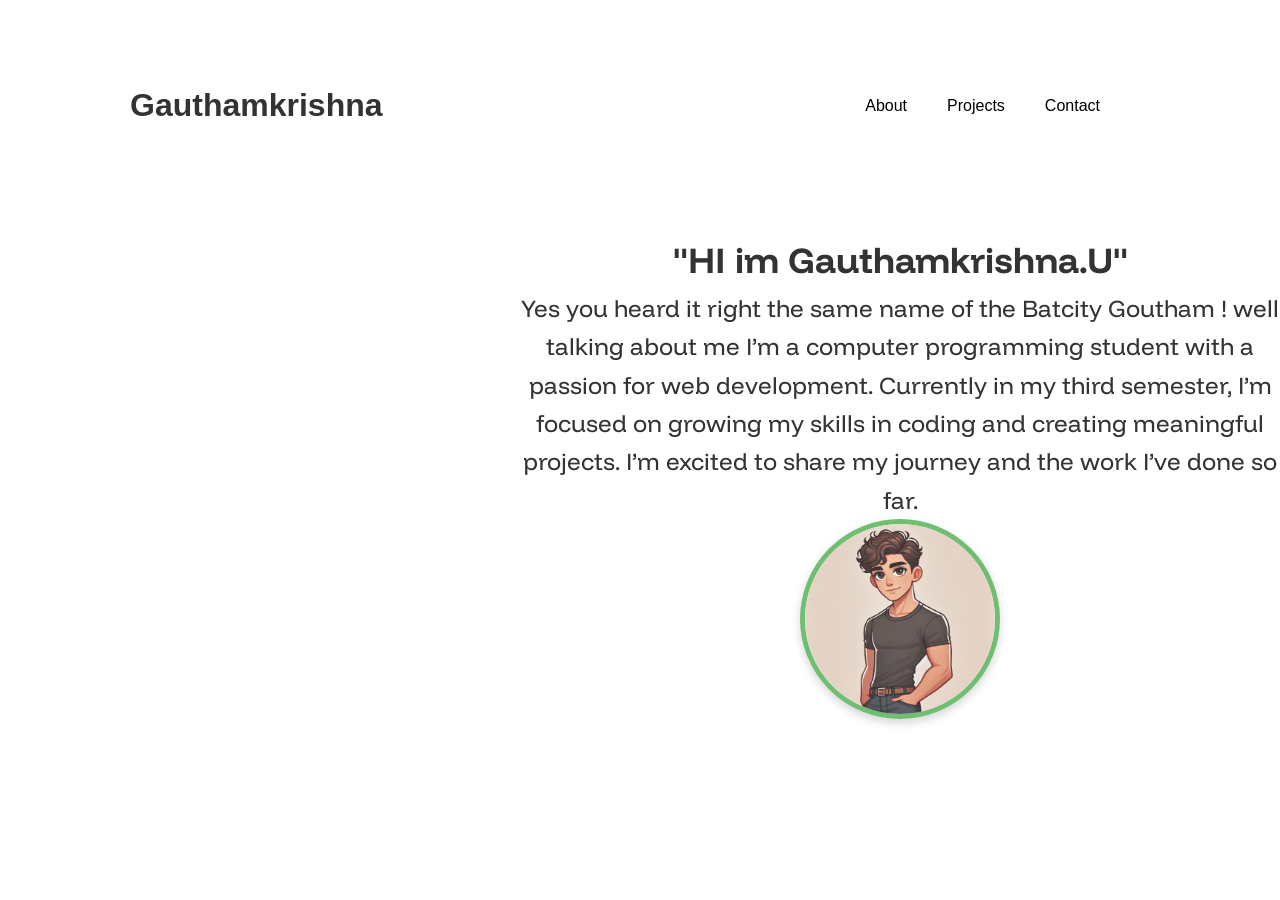
==== portfolio website /index.html @ 7415bf16 "front page" ====
<!DOCTYPE html>
<html lang="en">
<head>
    <meta charset="UTF-8">
    <meta name="viewport" content="width=device-width, initial-scale=1.0">
    <title>My Portfolio</title>
    <link rel="stylesheet " href="styles.css">

    <link rel="preconnect" href="https://fonts.googleapis.com">
<link rel="preconnect" href="https://fonts.gstatic.com" crossorigin>
<link href="https://fonts.googleapis.com/css2?family=Funnel+Display:wght@300..800&family=Oswald:wght@200..700&family=Roboto+Mono:ital,wght@0,100..700;1,100..700&display=swap" rel="stylesheet">
<link rel="preconnect" href="https://fonts.googleapis.com">
<link rel="preconnect" href="https://fonts.gstatic.com" crossorigin>
<link href="https://fonts.googleapis.com/css2?family=Funnel+Display&family=Indie+Flower&family=Oswald:wght@200..700&family=Roboto+Mono:ital,wght@0,100..700;1,100..700&display=swap" rel="stylesheet">
</head>
<body>
  
    <header>
        <h1>Gauthamkrishna</h1>
    <nav>
        <ul>
            <li><a href="#"></a></li>
            <li><a href="#">About</a></li>
            <li><a href="#">Projects</a></li>
            <li><a href="#">Contact</a></li>
        </ul>
    </nav>
</header>
   


<section class="About ">
    <h2> "HI im Gauthamkrishna.U"</h2> 
<P> Yes you heard it right the same name of the Batcity Goutham !

    well talking about me I’m a computer programming student with a passion for web development. Currently in my third semester, I’m focused on growing my skills in coding and creating meaningful projects. I’m excited to share my journey and the work I’ve done so far. 
</P>

<img class="image-of-me" src="img/ai.WEBP" alt="me ">
</section>




</body>
</html>
---- portfolio website /styles.css ----
* {
    margin: 0;
    padding: 0;
    box-sizing: border-box;
    font-family: 'Arial', sans-serif;
}

html{
    scroll-behavior: smooth;
}


body {
    line-height: 1.6;
    color: #333;
}

header{
    display: flex; /* Flexbox layout */
    justify-content: space-between; /* Space between logo and nav */
    align-items: center; /* Vertically align items */
    padding:  80px;
    background-color: white;

  

}

nav{
  position: relative;
  width: 100%;

}

nav ul{
    display: flex;
    justify-content: right;
    margin-right: 100px;
    list-style: none;
    gap: 2.5rem;
  
}

h1{
   margin-left: 50px;
}


nav ul a{
    text-decoration: none;
    color: black;
    transition: color 0.3s ease;
}

nav a:hover{
    color: #4CAF50;
}

.About h2{
    font-family: "Funnel Display", serif;
}

P {
    font-family: "Funnel Display", serif;
}
.About{
    display: flex;
    
    flex-direction: column;  /* Stack text and image vertically */
    justify-content: center;  /* Vertically center the content within .About */
    align-items: center;  /* Horizontally center the content within .About */
    text-align: center;
    font-size: 1.5rem;
    width: 80%;  /* Adjust the width as needed */
    max-width: 800px;
    background-color: #fff;
    padding: 20px;
   
    margin-left:500px;
   
}

.image-of-me{
    width: 200px; /* Set image width */
    height: 200px; /* Set image height */
    object-fit: cover; /* Crop the image to fit dimensions */
    border-radius: 50%; /* Make the image circular */
    border: 5px solid #4CAF50; /* Add a green border */
    box-shadow: 0 4px 8px rgba(0, 0, 0, 0.2); /* Add a shadow */
    transition: transform 0.3s ease; /* Add a hover effect */
    opacity: 0.8; 
}

.image-of-me:hover {
    transform: scale(1.1); /* Enlarge image on hover */
    box-shadow: 0 8px 16px rgba(0, 0, 0, 0.4); /* Intensify shadow on hover */
  }
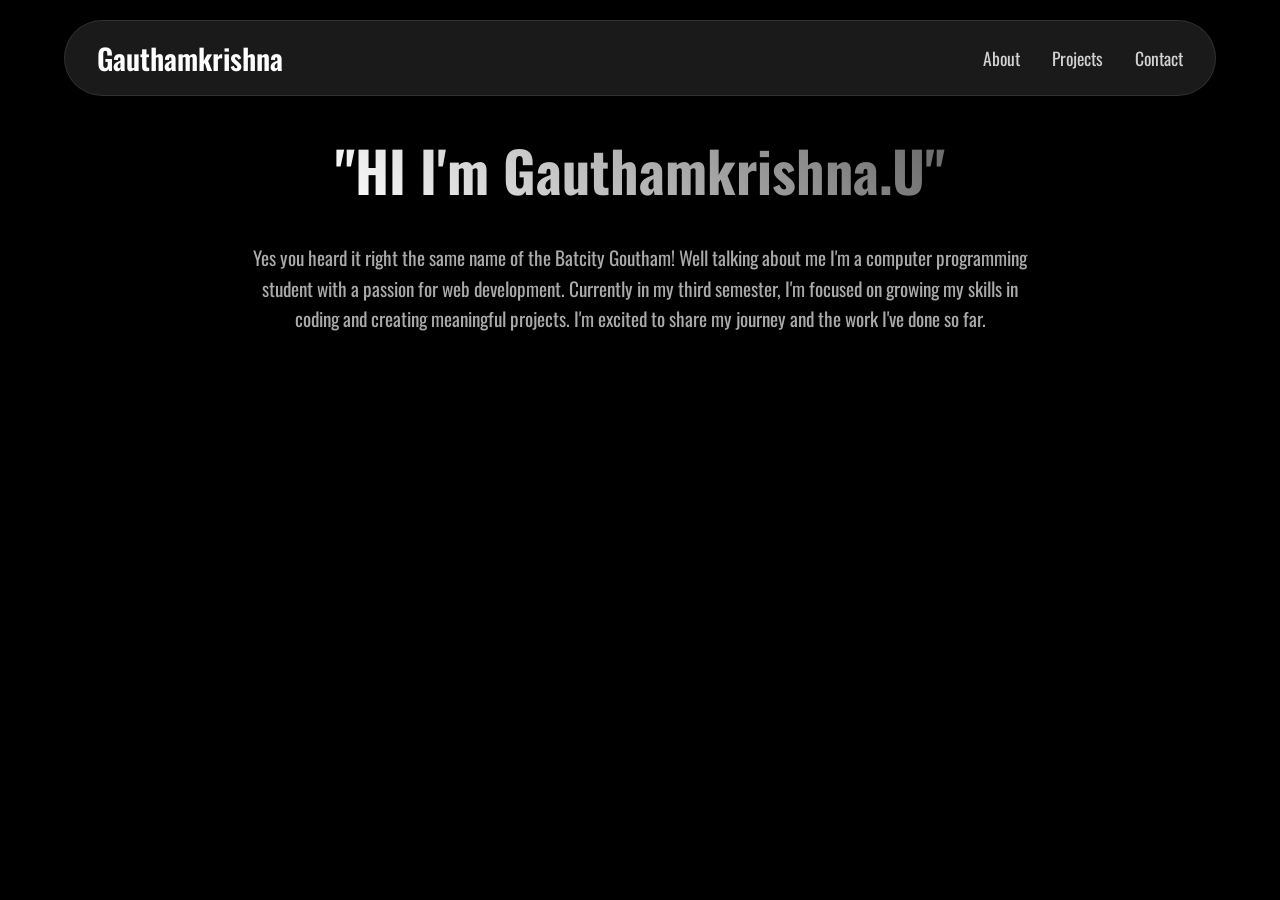
==== commit 5a79182f: "new portfolio" ====
--- a/portfolio website /index.html
+++ b/portfolio website /index.html
@@ -4,43 +4,37 @@
     <meta charset="UTF-8">
     <meta name="viewport" content="width=device-width, initial-scale=1.0">
     <title>My Portfolio</title>
-    <link rel="stylesheet " href="styles.css">
+    <link rel="stylesheet" href="styles.css">
+    <link rel="preconnect" href="https://fonts.googleapis.com">
+    <link rel="preconnect" href="https://fonts.gstatic.com" crossorigin>
+    <link href="https://fonts.googleapis.com/css2?family=Funnel+Display:wght@300..800&family=Oswald:wght@200..700&family=Roboto+Mono:ital,wght@0,100..700;1,100..700&display=swap" rel="stylesheet">
+    <link rel="preconnect" href="https://fonts.googleapis.com">
+    <link rel="preconnect" href="https://fonts.gstatic.com" crossorigin>
+    <link href="https://fonts.googleapis.com/css2?family=Funnel+Display&family=Indie+Flower&family=Oswald:wght@200..700&family=Roboto+Mono:ital,wght@0,100..700;1,100..700&display=swap" rel="stylesheet">
 
-    <link rel="preconnect" href="https://fonts.googleapis.com">
-<link rel="preconnect" href="https://fonts.gstatic.com" crossorigin>
-<link href="https://fonts.googleapis.com/css2?family=Funnel+Display:wght@300..800&family=Oswald:wght@200..700&family=Roboto+Mono:ital,wght@0,100..700;1,100..700&display=swap" rel="stylesheet">
-<link rel="preconnect" href="https://fonts.googleapis.com">
-<link rel="preconnect" href="https://fonts.gstatic.com" crossorigin>
-<link href="https://fonts.googleapis.com/css2?family=Funnel+Display&family=Indie+Flower&family=Oswald:wght@200..700&family=Roboto+Mono:ital,wght@0,100..700;1,100..700&display=swap" rel="stylesheet">
+    
+    <link rel="stylesheet" href="styles.css">
 </head>
 <body>
-  
-    <header>
-        <h1>Gauthamkrishna</h1>
-    <nav>
-        <ul>
-            <li><a href="#"></a></li>
-            <li><a href="#">About</a></li>
-            <li><a href="#">Projects</a></li>
-            <li><a href="#">Contact</a></li>
-        </ul>
-    </nav>
-</header>
-   
+    <div class="header-container">
+        <header>
+            <h1>Gauthamkrishna</h1>
+            <nav>
+                <ul>
+                    <li><a href="#"></a></li>
+                    <li><a href="#">About</a></li>
+                    <li><a href="#">Projects</a></li>
+                    <li><a href="#">Contact</a></li>
+                </ul>
+            </nav>
+        </header>
+    </div>
 
-
-<section class="About ">
-    <h2> "HI im Gauthamkrishna.U"</h2> 
-<P> Yes you heard it right the same name of the Batcity Goutham !
-
-    well talking about me I’m a computer programming student with a passion for web development. Currently in my third semester, I’m focused on growing my skills in coding and creating meaningful projects. I’m excited to share my journey and the work I’ve done so far. 
-</P>
-
-<img class="image-of-me" src="img/ai.WEBP" alt="me ">
-</section>
-
-
-
-
+    <section class="About">
+        <h2>"HI I'm Gauthamkrishna.U"</h2>
+        <p>Yes you heard it right the same name of the Batcity Goutham! Well talking about me I'm a computer programming student with a passion for web development. Currently in my third semester, I'm focused on growing my skills in coding and creating meaningful projects. I'm excited to share my journey and the work I've done so far.</p>
+     
+    </section>
+    <script src="script.js"></script>
 </body>
 </html>
--- a/portfolio website /styles.css
+++ b/portfolio website /styles.css
@@ -2,97 +2,166 @@
     margin: 0;
     padding: 0;
     box-sizing: border-box;
-    font-family: 'Arial', sans-serif;
+    font-family: 'Oswald', sans-serif;
 }
 
-html{
-    scroll-behavior: smooth;
+body {
+    background-color: #000;
+    color: #fff;
+    min-height: 100vh;
+}
+
+.header-container {
+    position: fixed;
+    top: 20px;
+    left: 50%;
+    transform: translateX(-50%);
+    width: 90%;
+    max-width: 1200px;
+    z-index: 1000;
+}
+
+header {
+    background-color: rgba(255, 255, 255, 0.1);
+    backdrop-filter: blur(10px);
+    border-radius: 50px;
+    padding: 1rem 2rem;
+    display: flex;
+    justify-content: space-between;
+    align-items: center;
+    margin: 0 auto;
+    border: 1px solid rgba(255, 255, 255, 0.1);
+}
+
+h1 {
+    font-size: 1.8rem;
+    font-weight: 600;
+}
+
+nav ul {
+    display: flex;
+    list-style: none;
+    gap: 2rem;
+}
+
+nav a {
+    color: #fff;
+    text-decoration: none;
+    font-size: 1.1rem;
+    transition: color 0.3s ease;
+    opacity: 0.8;
+}
+
+nav a:hover {
+    color: #fff;
+    opacity: 1;
+}
+
+.About {
+    padding: 8rem 5% 4rem;
+    display: flex;
+    flex-direction: column;
+    align-items: center;
+    text-align: center;
+    min-height: 100vh;
+}
+
+.About h2 {
+    font-size: 3.5rem;
+    margin-bottom: 2rem;
+    background: linear-gradient(45deg, #fff, #666);
+    -webkit-background-clip: text;
+    -webkit-text-fill-color: transparent;
+}
+
+.About p {
+    max-width: 800px;
+    margin: 0 auto 3rem;
+    line-height: 1.6;
+    font-size: 1.2rem;
+    color: #aaa;
+}
+
+.image-of-me {
+    max-width: 100%;
+    height: auto;
+    border-radius: 20px;
+    box-shadow: 0 0 30px rgba(255, 255, 255, 0.1);
+}
+
+.trusted-users {
+    display: flex;
+    align-items: center;
+    gap: 0.5rem;
+    margin: 2rem 0;
+}
+
+.app-badges {
+    display: flex;
+    gap: 1rem;
+    margin: 2rem 0;
+}
+
+.app-badge {
+    padding: 0.5rem 1rem;
+    background: rgba(255, 255, 255, 0.1);
+    border-radius: 8px;
+    display: flex;
+    align-items: center;
+    gap: 0.5rem;
+}
+
+.cta-button {
+    background: #fff;
+    color: #000;
+    padding: 1rem 2rem;
+    border-radius: 30px;
+    text-decoration: none;
+    font-weight: 600;
+    margin: 2rem 0;
+    display: inline-block;
+    transition: transform 0.3s ease;
+}
+
+.cta-button:hover {
+    transform: scale(1.05);
+}
+
+@media (max-width: 768px) {
+    .header-container {
+        width: 95%;
+        top: 10px;
+    }
+
+    header {
+        padding: 0.8rem 1.5rem;
+    }
+
+    h1 {
+        font-size: 1.5rem;
+    }
+
+    nav ul {
+        gap: 1rem;
+    }
+
+    .About h2 {
+        font-size: 2.5rem;
+    }
+
+    .About {
+        padding: 6rem 3% 3rem;
+    }
 }
 
 
-body {
-    line-height: 1.6;
-    color: #333;
-}
-
-header{
-    display: flex; /* Flexbox layout */
-    justify-content: space-between; /* Space between logo and nav */
-    align-items: center; /* Vertically align items */
-    padding:  80px;
-    background-color: white;
-
+p {
+    transform: translateY(20px) scale(0.8); /* Start slightly downscaled and moved */
+    opacity: 0; /* Fully transparent */
+    transition: transform 0.5s ease-out, opacity 0.5s ease-out; /* Smooth scaling, fading, and moving */
+  }
   
-
-}
-
-nav{
-  position: relative;
-  width: 100%;
-
-}
-
-nav ul{
-    display: flex;
-    justify-content: right;
-    margin-right: 100px;
-    list-style: none;
-    gap: 2.5rem;
-  
-}
-
-h1{
-   margin-left: 50px;
-}
-
-
-nav ul a{
-    text-decoration: none;
-    color: black;
-    transition: color 0.3s ease;
-}
-
-nav a:hover{
-    color: #4CAF50;
-}
-
-.About h2{
-    font-family: "Funnel Display", serif;
-}
-
-P {
-    font-family: "Funnel Display", serif;
-}
-.About{
-    display: flex;
-    
-    flex-direction: column;  /* Stack text and image vertically */
-    justify-content: center;  /* Vertically center the content within .About */
-    align-items: center;  /* Horizontally center the content within .About */
-    text-align: center;
-    font-size: 1.5rem;
-    width: 80%;  /* Adjust the width as needed */
-    max-width: 800px;
-    background-color: #fff;
-    padding: 20px;
-   
-    margin-left:500px;
-   
-}
-
-.image-of-me{
-    width: 200px; /* Set image width */
-    height: 200px; /* Set image height */
-    object-fit: cover; /* Crop the image to fit dimensions */
-    border-radius: 50%; /* Make the image circular */
-    border: 5px solid #4CAF50; /* Add a green border */
-    box-shadow: 0 4px 8px rgba(0, 0, 0, 0.2); /* Add a shadow */
-    transition: transform 0.3s ease; /* Add a hover effect */
-    opacity: 0.8; 
-}
-
-.image-of-me:hover {
-    transform: scale(1.1); /* Enlarge image on hover */
-    box-shadow: 0 8px 16px rgba(0, 0, 0, 0.4); /* Intensify shadow on hover */
-  }
-
+  p.popup-animation {
+    transform: translateY(0) scale(1); /* Move to its normal position and size */
+    opacity: 1; /* Fully visible */
+  }
--- a/portfolio website /styles.css
+++ b/portfolio website /styles.css
@@ -2,97 +2,166 @@
     margin: 0;
     padding: 0;
     box-sizing: border-box;
-    font-family: 'Arial', sans-serif;
+    font-family: 'Oswald', sans-serif;
 }
 
-html{
-    scroll-behavior: smooth;
+body {
+    background-color: #000;
+    color: #fff;
+    min-height: 100vh;
+}
+
+.header-container {
+    position: fixed;
+    top: 20px;
+    left: 50%;
+    transform: translateX(-50%);
+    width: 90%;
+    max-width: 1200px;
+    z-index: 1000;
+}
+
+header {
+    background-color: rgba(255, 255, 255, 0.1);
+    backdrop-filter: blur(10px);
+    border-radius: 50px;
+    padding: 1rem 2rem;
+    display: flex;
+    justify-content: space-between;
+    align-items: center;
+    margin: 0 auto;
+    border: 1px solid rgba(255, 255, 255, 0.1);
+}
+
+h1 {
+    font-size: 1.8rem;
+    font-weight: 600;
+}
+
+nav ul {
+    display: flex;
+    list-style: none;
+    gap: 2rem;
+}
+
+nav a {
+    color: #fff;
+    text-decoration: none;
+    font-size: 1.1rem;
+    transition: color 0.3s ease;
+    opacity: 0.8;
+}
+
+nav a:hover {
+    color: #fff;
+    opacity: 1;
+}
+
+.About {
+    padding: 8rem 5% 4rem;
+    display: flex;
+    flex-direction: column;
+    align-items: center;
+    text-align: center;
+    min-height: 100vh;
+}
+
+.About h2 {
+    font-size: 3.5rem;
+    margin-bottom: 2rem;
+    background: linear-gradient(45deg, #fff, #666);
+    -webkit-background-clip: text;
+    -webkit-text-fill-color: transparent;
+}
+
+.About p {
+    max-width: 800px;
+    margin: 0 auto 3rem;
+    line-height: 1.6;
+    font-size: 1.2rem;
+    color: #aaa;
+}
+
+.image-of-me {
+    max-width: 100%;
+    height: auto;
+    border-radius: 20px;
+    box-shadow: 0 0 30px rgba(255, 255, 255, 0.1);
+}
+
+.trusted-users {
+    display: flex;
+    align-items: center;
+    gap: 0.5rem;
+    margin: 2rem 0;
+}
+
+.app-badges {
+    display: flex;
+    gap: 1rem;
+    margin: 2rem 0;
+}
+
+.app-badge {
+    padding: 0.5rem 1rem;
+    background: rgba(255, 255, 255, 0.1);
+    border-radius: 8px;
+    display: flex;
+    align-items: center;
+    gap: 0.5rem;
+}
+
+.cta-button {
+    background: #fff;
+    color: #000;
+    padding: 1rem 2rem;
+    border-radius: 30px;
+    text-decoration: none;
+    font-weight: 600;
+    margin: 2rem 0;
+    display: inline-block;
+    transition: transform 0.3s ease;
+}
+
+.cta-button:hover {
+    transform: scale(1.05);
+}
+
+@media (max-width: 768px) {
+    .header-container {
+        width: 95%;
+        top: 10px;
+    }
+
+    header {
+        padding: 0.8rem 1.5rem;
+    }
+
+    h1 {
+        font-size: 1.5rem;
+    }
+
+    nav ul {
+        gap: 1rem;
+    }
+
+    .About h2 {
+        font-size: 2.5rem;
+    }
+
+    .About {
+        padding: 6rem 3% 3rem;
+    }
 }
 
 
-body {
-    line-height: 1.6;
-    color: #333;
-}
-
-header{
-    display: flex; /* Flexbox layout */
-    justify-content: space-between; /* Space between logo and nav */
-    align-items: center; /* Vertically align items */
-    padding:  80px;
-    background-color: white;
-
+p {
+    transform: translateY(20px) scale(0.8); /* Start slightly downscaled and moved */
+    opacity: 0; /* Fully transparent */
+    transition: transform 0.5s ease-out, opacity 0.5s ease-out; /* Smooth scaling, fading, and moving */
+  }
   
-
-}
-
-nav{
-  position: relative;
-  width: 100%;
-
-}
-
-nav ul{
-    display: flex;
-    justify-content: right;
-    margin-right: 100px;
-    list-style: none;
-    gap: 2.5rem;
-  
-}
-
-h1{
-   margin-left: 50px;
-}
-
-
-nav ul a{
-    text-decoration: none;
-    color: black;
-    transition: color 0.3s ease;
-}
-
-nav a:hover{
-    color: #4CAF50;
-}
-
-.About h2{
-    font-family: "Funnel Display", serif;
-}
-
-P {
-    font-family: "Funnel Display", serif;
-}
-.About{
-    display: flex;
-    
-    flex-direction: column;  /* Stack text and image vertically */
-    justify-content: center;  /* Vertically center the content within .About */
-    align-items: center;  /* Horizontally center the content within .About */
-    text-align: center;
-    font-size: 1.5rem;
-    width: 80%;  /* Adjust the width as needed */
-    max-width: 800px;
-    background-color: #fff;
-    padding: 20px;
-   
-    margin-left:500px;
-   
-}
-
-.image-of-me{
-    width: 200px; /* Set image width */
-    height: 200px; /* Set image height */
-    object-fit: cover; /* Crop the image to fit dimensions */
-    border-radius: 50%; /* Make the image circular */
-    border: 5px solid #4CAF50; /* Add a green border */
-    box-shadow: 0 4px 8px rgba(0, 0, 0, 0.2); /* Add a shadow */
-    transition: transform 0.3s ease; /* Add a hover effect */
-    opacity: 0.8; 
-}
-
-.image-of-me:hover {
-    transform: scale(1.1); /* Enlarge image on hover */
-    box-shadow: 0 8px 16px rgba(0, 0, 0, 0.4); /* Intensify shadow on hover */
-  }
-
+  p.popup-animation {
+    transform: translateY(0) scale(1); /* Move to its normal position and size */
+    opacity: 1; /* Fully visible */
+  }
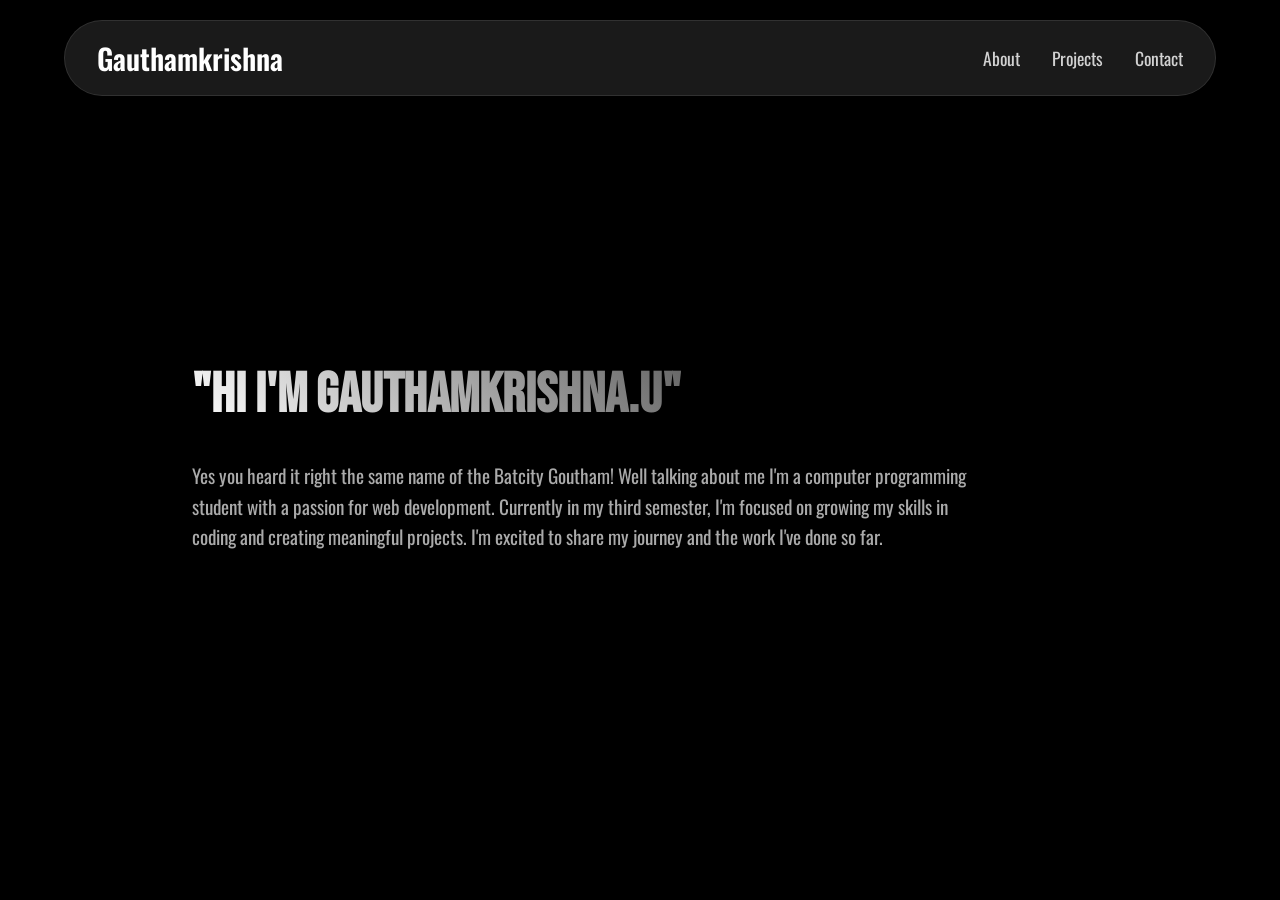
==== commit 8407e522: "Added animation" ====
--- a/portfolio website /index.html
+++ b/portfolio website /index.html
@@ -12,7 +12,9 @@
     <link rel="preconnect" href="https://fonts.gstatic.com" crossorigin>
     <link href="https://fonts.googleapis.com/css2?family=Funnel+Display&family=Indie+Flower&family=Oswald:wght@200..700&family=Roboto+Mono:ital,wght@0,100..700;1,100..700&display=swap" rel="stylesheet">
 
-    
+    <link rel="preconnect" href="https://fonts.googleapis.com">
+<link rel="preconnect" href="https://fonts.gstatic.com" crossorigin>
+<link href="https://fonts.googleapis.com/css2?family=Bebas+Neue&family=Danfo&family=Ga+Maamli&family=Gloria+Hallelujah&family=Oi&family=Shadows+Into+Light&family=Sofadi+One&family=Tiny5&family=Yatra+One&display=swap" rel="stylesheet">
     <link rel="stylesheet" href="styles.css">
 </head>
 <body>
--- a/portfolio website /styles.css
+++ b/portfolio website /styles.css
@@ -36,6 +36,11 @@
 h1 {
     font-size: 1.8rem;
     font-weight: 600;
+   
+}
+
+h2{
+    font-family: "Bebas Neue", serif;
 }
 
 nav ul {
@@ -56,14 +61,20 @@
     color: #fff;
     opacity: 1;
 }
-
 .About {
     padding: 8rem 5% 4rem;
     display: flex;
     flex-direction: column;
-    align-items: center;
-    text-align: center;
-    min-height: 100vh;
+    align-items: flex-start; /* Align text to the left */
+    justify-content: center; /* Center vertically */
+    
+    position: absolute;
+    top: 50%;
+    left: 10%; /* Adjust the left position to push the section right */
+    transform: translateY(-50%); /* Keep it vertically centered */
+    
+    width: 100%;
+    height: auto;
 }
 
 .About h2 {
@@ -76,17 +87,11 @@
 
 .About p {
     max-width: 800px;
-    margin: 0 auto 3rem;
+    margin: 0 0 3rem 0; /* Align to left */
     line-height: 1.6;
     font-size: 1.2rem;
     color: #aaa;
-}
-
-.image-of-me {
-    max-width: 100%;
-    height: auto;
-    border-radius: 20px;
-    box-shadow: 0 0 30px rgba(255, 255, 255, 0.1);
+    text-align: left; /* Ensure the text aligns to the left */
 }
 
 .trusted-users {
@@ -154,14 +159,18 @@
     }
 }
 
-
-p {
-    transform: translateY(20px) scale(0.8); /* Start slightly downscaled and moved */
-    opacity: 0; /* Fully transparent */
-    transition: transform 0.5s ease-out, opacity 0.5s ease-out; /* Smooth scaling, fading, and moving */
+.popup-animation {
+    animation: popup 1s ease-out forwards;
   }
   
-  p.popup-animation {
-    transform: translateY(0) scale(1); /* Move to its normal position and size */
-    opacity: 1; /* Fully visible */
-  }+  @keyframes popup {
+    0% {
+      transform: scale(0);
+      opacity: 0;
+    }
+    100% {
+      transform: scale(1);
+      opacity: 1;
+    }
+  }
+
--- a/portfolio website /styles.css
+++ b/portfolio website /styles.css
@@ -36,6 +36,11 @@
 h1 {
     font-size: 1.8rem;
     font-weight: 600;
+   
+}
+
+h2{
+    font-family: "Bebas Neue", serif;
 }
 
 nav ul {
@@ -56,14 +61,20 @@
     color: #fff;
     opacity: 1;
 }
-
 .About {
     padding: 8rem 5% 4rem;
     display: flex;
     flex-direction: column;
-    align-items: center;
-    text-align: center;
-    min-height: 100vh;
+    align-items: flex-start; /* Align text to the left */
+    justify-content: center; /* Center vertically */
+    
+    position: absolute;
+    top: 50%;
+    left: 10%; /* Adjust the left position to push the section right */
+    transform: translateY(-50%); /* Keep it vertically centered */
+    
+    width: 100%;
+    height: auto;
 }
 
 .About h2 {
@@ -76,17 +87,11 @@
 
 .About p {
     max-width: 800px;
-    margin: 0 auto 3rem;
+    margin: 0 0 3rem 0; /* Align to left */
     line-height: 1.6;
     font-size: 1.2rem;
     color: #aaa;
-}
-
-.image-of-me {
-    max-width: 100%;
-    height: auto;
-    border-radius: 20px;
-    box-shadow: 0 0 30px rgba(255, 255, 255, 0.1);
+    text-align: left; /* Ensure the text aligns to the left */
 }
 
 .trusted-users {
@@ -154,14 +159,18 @@
     }
 }
 
-
-p {
-    transform: translateY(20px) scale(0.8); /* Start slightly downscaled and moved */
-    opacity: 0; /* Fully transparent */
-    transition: transform 0.5s ease-out, opacity 0.5s ease-out; /* Smooth scaling, fading, and moving */
+.popup-animation {
+    animation: popup 1s ease-out forwards;
   }
   
-  p.popup-animation {
-    transform: translateY(0) scale(1); /* Move to its normal position and size */
-    opacity: 1; /* Fully visible */
-  }+  @keyframes popup {
+    0% {
+      transform: scale(0);
+      opacity: 0;
+    }
+    100% {
+      transform: scale(1);
+      opacity: 1;
+    }
+  }
+
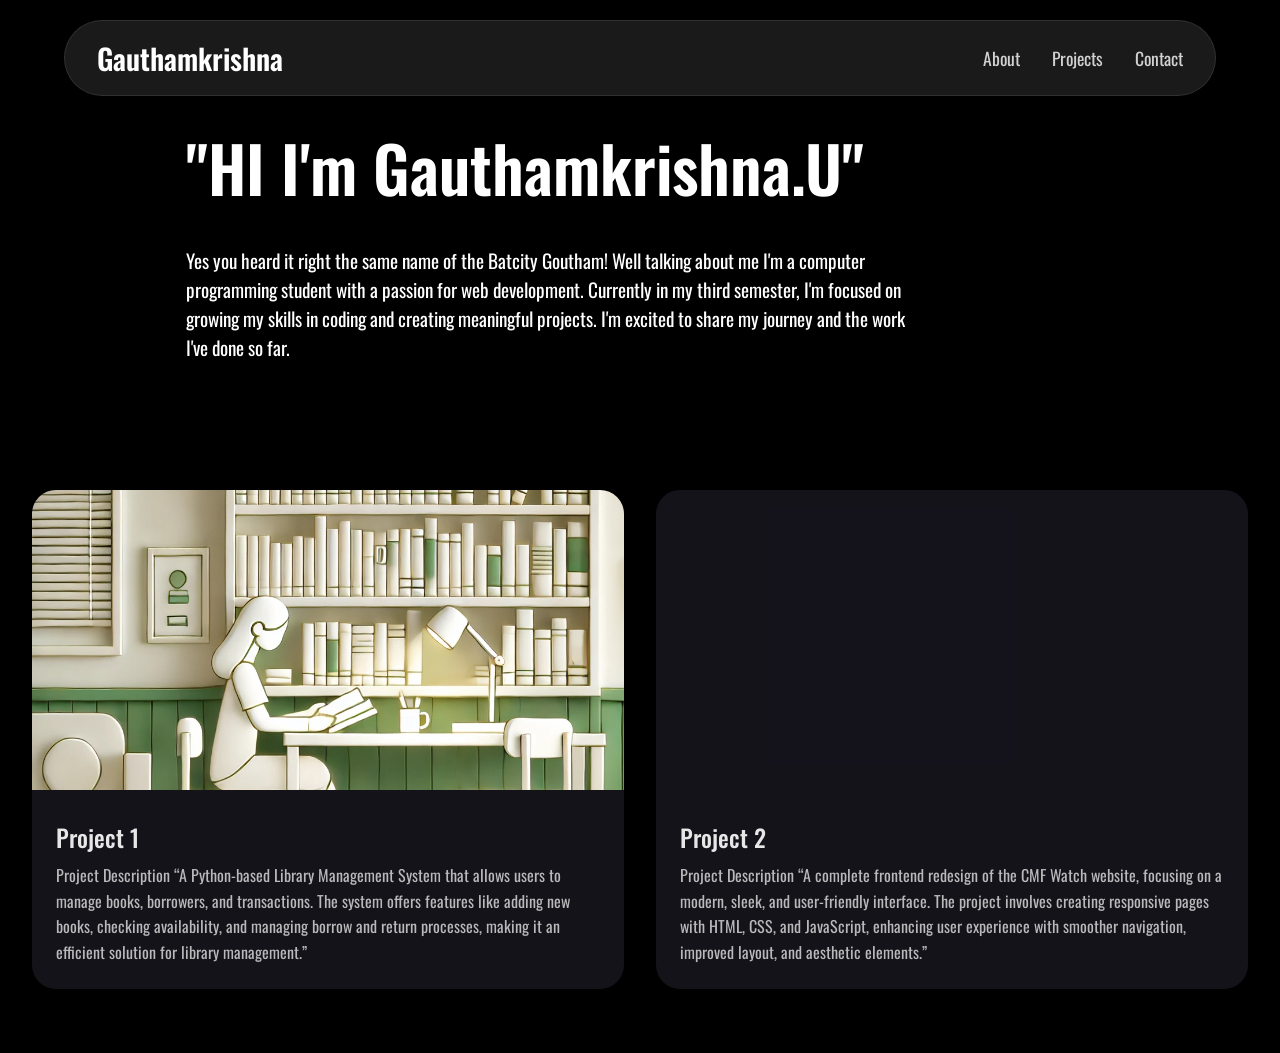
==== commit 9a0c18f1: "Added projetcs" ====
--- a/portfolio website /index.html
+++ b/portfolio website /index.html
@@ -31,12 +31,48 @@
             </nav>
         </header>
     </div>
+<section class="About">
+    <h2>"HI I'm Gauthamkrishna.U"</h2>
+    <p>Yes you heard it right the same name of the Batcity Goutham! Well talking about me I'm a computer programming student with a passion for web development. Currently in my third semester, I'm focused on growing my skills in coding and creating meaningful projects. I'm excited to share my journey and the work I've done so far.</p>
+</section>
 
-    <section class="About">
-        <h2>"HI I'm Gauthamkrishna.U"</h2>
-        <p>Yes you heard it right the same name of the Batcity Goutham! Well talking about me I'm a computer programming student with a passion for web development. Currently in my third semester, I'm focused on growing my skills in coding and creating meaningful projects. I'm excited to share my journey and the work I've done so far.</p>
-     
-    </section>
+
+
+<div class="Projects">
+
+    <div class="project-container">
+        <!-- Project 1 with Image -->
+        <a href="/project1" class="project">
+            <img src="img/library.WEBP" alt="Project 1">
+            <h3>Project 1</h3>
+            <p>Project Description
+                “A Python-based Library Management System that allows users to manage books, borrowers, and transactions. The system offers features like adding new books, checking availability, and managing borrow and return processes, making it an efficient solution for library management.”
+            </p>
+        </a>
+        
+        <!-- Project 2 with Video -->
+        <a href="/project2" class="project">
+            <video autoplay muted loop playsinline>
+                <source src="vedio/vediio.mov" type="video/mp4">
+                Your browser does not support the video tag.
+            </video>
+            <h3>Project 2</h3>
+            <p>Project Description
+                “A complete frontend redesign of the CMF Watch website, focusing on a modern, sleek, and user-friendly interface. The project involves creating responsive pages with HTML, CSS, and JavaScript, enhancing user experience with smoother navigation, improved layout, and aesthetic elements.”
+            </p>
+        </a>
+    </div>
+</div>
+
+
+
+
+
+
+
+
+
+
     <script src="script.js"></script>
 </body>
 </html>
--- a/portfolio website /styles.css
+++ b/portfolio website /styles.css
@@ -39,9 +39,6 @@
    
 }
 
-h2{
-    font-family: "Bebas Neue", serif;
-}
 
 nav ul {
     display: flex;
@@ -61,75 +58,28 @@
     color: #fff;
     opacity: 1;
 }
+
 .About {
-    padding: 8rem 5% 4rem;
+    position: relative;
     display: flex;
     flex-direction: column;
-    align-items: flex-start; /* Align text to the left */
-    justify-content: center; /* Center vertically */
-    
-    position: absolute;
-    top: 50%;
-    left: 10%; /* Adjust the left position to push the section right */
-    transform: translateY(-50%); /* Keep it vertically centered */
-    
-    width: 100%;
-    height: auto;
+    justify-content: center;
+    /* Change min-height to a more reasonable value */
+    min-height: auto;
+    padding: 120px 2rem 2rem; /* Added top padding to account for fixed header */
+    max-width: 800px;
+    left: 12%;
 }
 
 .About h2 {
-    font-size: 3.5rem;
+    font-size: 4rem;
+    font-weight: 600;
     margin-bottom: 2rem;
-    background: linear-gradient(45deg, #fff, #666);
-    -webkit-background-clip: text;
-    -webkit-text-fill-color: transparent;
 }
 
 .About p {
-    max-width: 800px;
-    margin: 0 0 3rem 0; /* Align to left */
-    line-height: 1.6;
     font-size: 1.2rem;
-    color: #aaa;
-    text-align: left; /* Ensure the text aligns to the left */
-}
-
-.trusted-users {
-    display: flex;
-    align-items: center;
-    gap: 0.5rem;
-    margin: 2rem 0;
-}
-
-.app-badges {
-    display: flex;
-    gap: 1rem;
-    margin: 2rem 0;
-}
-
-.app-badge {
-    padding: 0.5rem 1rem;
-    background: rgba(255, 255, 255, 0.1);
-    border-radius: 8px;
-    display: flex;
-    align-items: center;
-    gap: 0.5rem;
-}
-
-.cta-button {
-    background: #fff;
-    color: #000;
-    padding: 1rem 2rem;
-    border-radius: 30px;
-    text-decoration: none;
-    font-weight: 600;
-    margin: 2rem 0;
-    display: inline-block;
-    transition: transform 0.3s ease;
-}
-
-.cta-button:hover {
-    transform: scale(1.05);
+    margin-bottom: 2rem;
 }
 
 @media (max-width: 768px) {
@@ -173,4 +123,84 @@
       opacity: 1;
     }
   }
-
+  .Projects {
+    padding: 4rem 2rem;
+    background-color: #000;
+    color: #fff;
+    
+}
+
+.Projects h2 {
+    font-size: 2.5rem;
+    font-weight: 600;
+    margin-bottom: 3rem;
+    opacity: 0.9;
+}
+
+.project-container {
+    display: grid;
+    grid-template-columns: repeat(auto-fit, minmax(300px, 1fr));
+    gap: 2rem;
+    max-width: 1400px;
+    margin: 0 auto;
+}
+
+.project {
+    background-color: rgba(196, 181, 253, 0.1);
+    border-radius: 24px;
+    overflow: hidden;
+    transition: transform 0.3s ease;
+    cursor: pointer;
+    text-decoration: none; /* Added for links */
+    display: block; /* Added for links */
+}
+
+.project:hover {
+    transform: translateY(-8px);
+}
+
+.project img,
+.project video {
+    width: 100%;
+    height: 300px;
+    object-fit: cover;
+}
+.About {
+    position: relative;
+    display: flex;
+    flex-direction: column;
+    justify-content: center;
+    /* Change min-height to a more reasonable value */
+    min-height: auto;
+    padding: 120px 2rem 2rem; /* Added top padding to account for fixed header */
+    max-width: 800px;
+    left: 12%;
+}
+.project h3 {
+    font-size: 1.5rem;
+    font-weight: 500;
+    margin: 1.5rem 1.5rem 0.5rem;
+    color: rgba(255, 255, 255, 0.9);
+}
+
+.project p {
+    margin: 0 1.5rem 1.5rem;
+    color: rgba(255, 255, 255, 0.7);
+    line-height: 1.6;
+}
+
+@media (max-width: 768px) {
+    .Projects {
+        padding: 3rem 1rem;
+    }
+    
+    .Projects h2 {
+        font-size: 2rem;
+    }
+    
+    .project-container {
+        grid-template-columns: 1fr;
+    }
+}
+
+
--- a/portfolio website /styles.css
+++ b/portfolio website /styles.css
@@ -39,9 +39,6 @@
    
 }
 
-h2{
-    font-family: "Bebas Neue", serif;
-}
 
 nav ul {
     display: flex;
@@ -61,75 +58,28 @@
     color: #fff;
     opacity: 1;
 }
+
 .About {
-    padding: 8rem 5% 4rem;
+    position: relative;
     display: flex;
     flex-direction: column;
-    align-items: flex-start; /* Align text to the left */
-    justify-content: center; /* Center vertically */
-    
-    position: absolute;
-    top: 50%;
-    left: 10%; /* Adjust the left position to push the section right */
-    transform: translateY(-50%); /* Keep it vertically centered */
-    
-    width: 100%;
-    height: auto;
+    justify-content: center;
+    /* Change min-height to a more reasonable value */
+    min-height: auto;
+    padding: 120px 2rem 2rem; /* Added top padding to account for fixed header */
+    max-width: 800px;
+    left: 12%;
 }
 
 .About h2 {
-    font-size: 3.5rem;
+    font-size: 4rem;
+    font-weight: 600;
     margin-bottom: 2rem;
-    background: linear-gradient(45deg, #fff, #666);
-    -webkit-background-clip: text;
-    -webkit-text-fill-color: transparent;
 }
 
 .About p {
-    max-width: 800px;
-    margin: 0 0 3rem 0; /* Align to left */
-    line-height: 1.6;
     font-size: 1.2rem;
-    color: #aaa;
-    text-align: left; /* Ensure the text aligns to the left */
-}
-
-.trusted-users {
-    display: flex;
-    align-items: center;
-    gap: 0.5rem;
-    margin: 2rem 0;
-}
-
-.app-badges {
-    display: flex;
-    gap: 1rem;
-    margin: 2rem 0;
-}
-
-.app-badge {
-    padding: 0.5rem 1rem;
-    background: rgba(255, 255, 255, 0.1);
-    border-radius: 8px;
-    display: flex;
-    align-items: center;
-    gap: 0.5rem;
-}
-
-.cta-button {
-    background: #fff;
-    color: #000;
-    padding: 1rem 2rem;
-    border-radius: 30px;
-    text-decoration: none;
-    font-weight: 600;
-    margin: 2rem 0;
-    display: inline-block;
-    transition: transform 0.3s ease;
-}
-
-.cta-button:hover {
-    transform: scale(1.05);
+    margin-bottom: 2rem;
 }
 
 @media (max-width: 768px) {
@@ -173,4 +123,84 @@
       opacity: 1;
     }
   }
-
+  .Projects {
+    padding: 4rem 2rem;
+    background-color: #000;
+    color: #fff;
+    
+}
+
+.Projects h2 {
+    font-size: 2.5rem;
+    font-weight: 600;
+    margin-bottom: 3rem;
+    opacity: 0.9;
+}
+
+.project-container {
+    display: grid;
+    grid-template-columns: repeat(auto-fit, minmax(300px, 1fr));
+    gap: 2rem;
+    max-width: 1400px;
+    margin: 0 auto;
+}
+
+.project {
+    background-color: rgba(196, 181, 253, 0.1);
+    border-radius: 24px;
+    overflow: hidden;
+    transition: transform 0.3s ease;
+    cursor: pointer;
+    text-decoration: none; /* Added for links */
+    display: block; /* Added for links */
+}
+
+.project:hover {
+    transform: translateY(-8px);
+}
+
+.project img,
+.project video {
+    width: 100%;
+    height: 300px;
+    object-fit: cover;
+}
+.About {
+    position: relative;
+    display: flex;
+    flex-direction: column;
+    justify-content: center;
+    /* Change min-height to a more reasonable value */
+    min-height: auto;
+    padding: 120px 2rem 2rem; /* Added top padding to account for fixed header */
+    max-width: 800px;
+    left: 12%;
+}
+.project h3 {
+    font-size: 1.5rem;
+    font-weight: 500;
+    margin: 1.5rem 1.5rem 0.5rem;
+    color: rgba(255, 255, 255, 0.9);
+}
+
+.project p {
+    margin: 0 1.5rem 1.5rem;
+    color: rgba(255, 255, 255, 0.7);
+    line-height: 1.6;
+}
+
+@media (max-width: 768px) {
+    .Projects {
+        padding: 3rem 1rem;
+    }
+    
+    .Projects h2 {
+        font-size: 2rem;
+    }
+    
+    .project-container {
+        grid-template-columns: 1fr;
+    }
+}
+
+
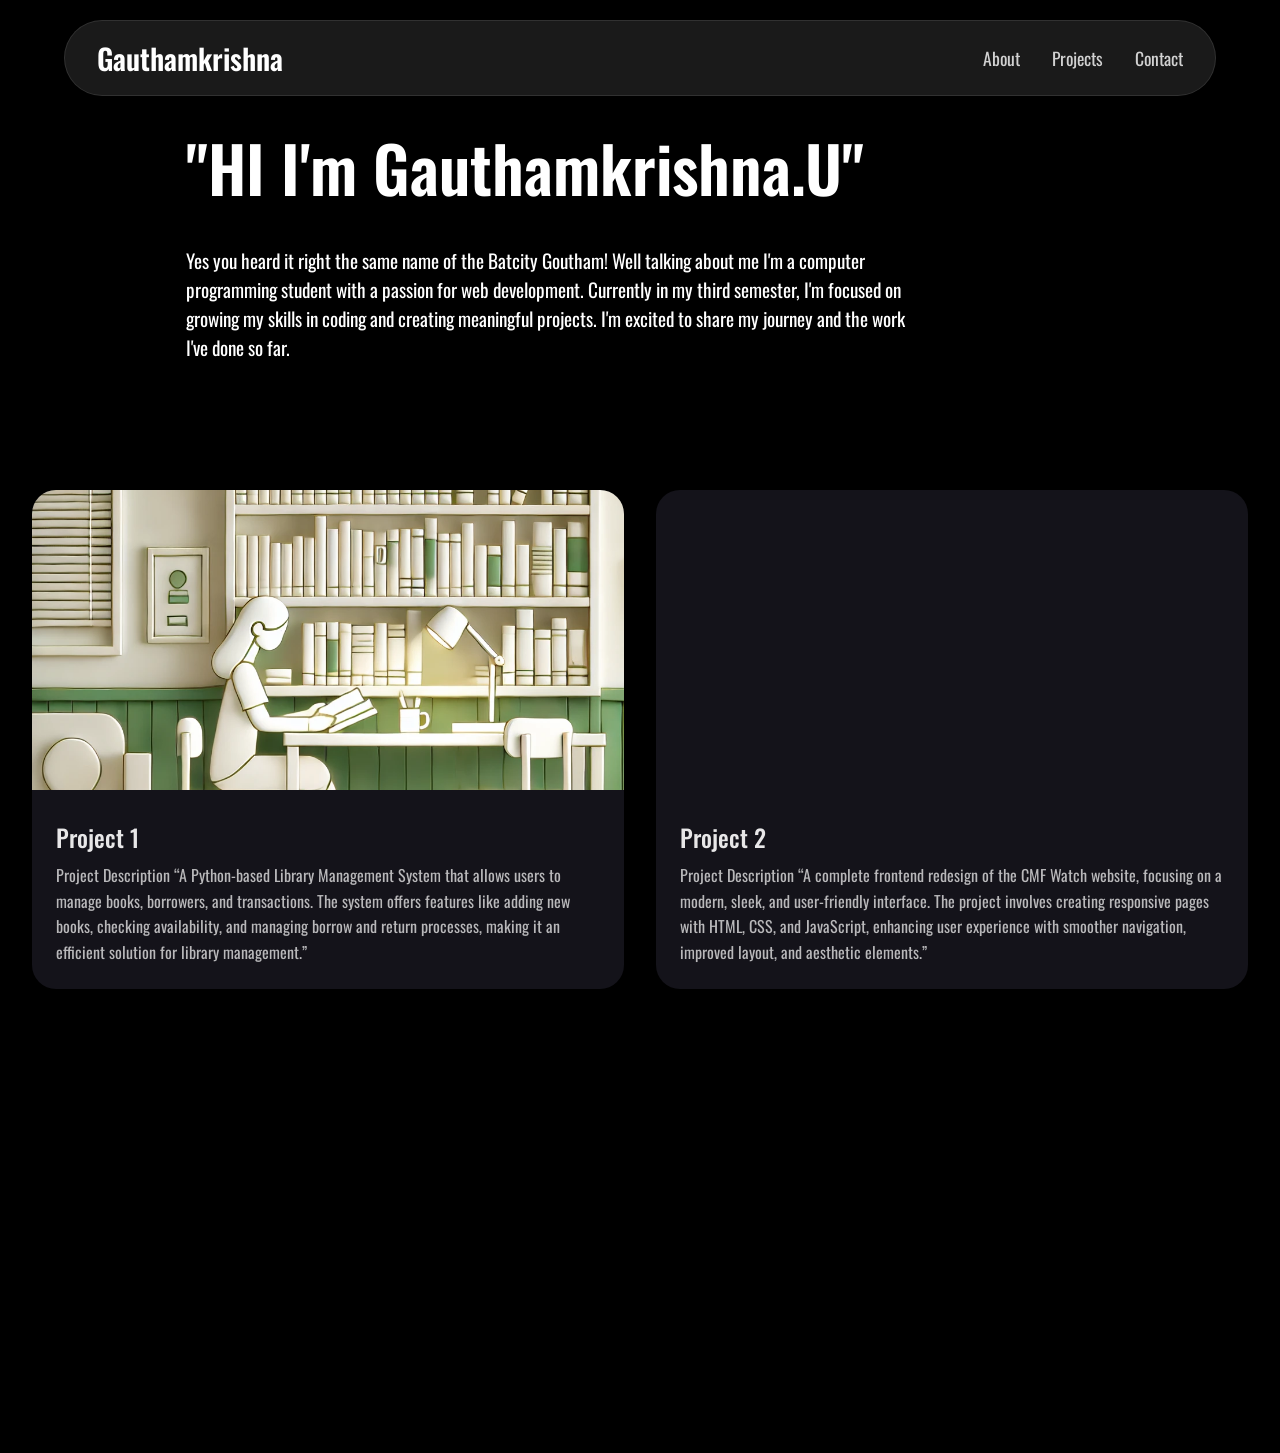
==== commit 86d32737: "added footer" ====
--- a/portfolio website /index.html
+++ b/portfolio website /index.html
@@ -31,14 +31,14 @@
             </nav>
         </header>
     </div>
-<section class="About">
+<section class="About" id="about">
     <h2>"HI I'm Gauthamkrishna.U"</h2>
     <p>Yes you heard it right the same name of the Batcity Goutham! Well talking about me I'm a computer programming student with a passion for web development. Currently in my third semester, I'm focused on growing my skills in coding and creating meaningful projects. I'm excited to share my journey and the work I've done so far.</p>
 </section>
 
 
 
-<div class="Projects">
+<div class="Projects" id="projects">
 
     <div class="project-container">
         <!-- Project 1 with Image -->
@@ -69,10 +69,47 @@
 
 
 
-
+<div class="footer-wrapper">
+    <!-- Fixed background footer -->
+    <div class="fixed-footer">
+        <div class="footer-content">
+            <div class="footer-section">
+                <h3>Let's Connect</h3>
+                <p>Ready to collaborate or just want to say hi?</p>
+                <div class="social-links">
+                    <a href="#" class="social-link">GitHub</a>
+                    <a href="#" class="social-link">LinkedIn</a>
+                    <a href="#" class="social-link">Twitter</a>
+                    <a href="#" class="social-link">Email</a>
+                </div>
+            </div>
+            
+            <div class="footer-section">
+                <h3>Navigation</h3>
+                <ul class="footer-nav">
+                    <li><a href="#about">About</a></li>
+                    <li><a href="#education">Education</a></li>
+                    <li><a href="#projects">Projects</a></li>
+                    <li><a href="#contact">Contact</a></li>
+                </ul>
+            </div>
+            
+            <div class="footer-section">
+                <h3>Latest Projects</h3>
+                <ul class="footer-projects">
+                    <li>Library Management System</li>
+                    <li>CMF Watch Website</li>
+                </ul>
+            </div>
+        </div>
+        <div class="footer-bottom">
+            <p>© 2024 Gauthamkrishna.U. All rights reserved.</p>
+        </div>
+    </div>
 
 
 
     <script src="script.js"></script>
+    
 </body>
 </html>
--- a/portfolio website /styles.css
+++ b/portfolio website /styles.css
@@ -204,3 +204,153 @@
 }
 
 
+.footer-wrapper {
+    position: relative;
+    width: 100%;
+    /* Adjust this height based on your footer content */
+    height: 400px;
+    z-index: 1;
+}
+
+.fixed-footer {
+    position: fixed;
+    bottom: 0;
+    left: 0;
+    width: 100%;
+    background: #ffffff;
+    padding: 4rem 2rem 2rem;
+    z-index: -1;
+    /* Adjust this height to match footer-wrapper */
+    height: 400px;
+}
+
+.footer-content {
+    max-width: 1200px;
+    margin: 0 auto;
+    display: grid;
+    grid-template-columns: repeat(3, 1fr);
+    gap: 4rem;
+    color: #000;
+}
+
+.footer-section h3 {
+    font-size: 1.5rem;
+    margin-bottom: 1.5rem;
+    font-weight: 600;
+    color: #000;
+}
+
+.footer-section p {
+    color: #666;
+    margin-bottom: 1.5rem;
+    line-height: 1.6;
+}
+
+.social-links {
+    display: flex;
+    gap: 1rem;
+    flex-wrap: wrap;
+}
+
+.social-link {
+    padding: 0.5rem 1rem;
+    background: #000;
+    color: #fff;
+    text-decoration: none;
+    border-radius: 50px;
+    font-size: 0.9rem;
+    transition: all 0.3s ease;
+}
+
+.social-link:hover {
+    background: #333;
+    transform: translateY(-2px);
+}
+
+.footer-nav, .footer-projects {
+    list-style: none;
+    padding: 0;
+}
+
+.footer-nav li, .footer-projects li {
+    margin-bottom: 1rem;
+}
+
+.footer-nav a {
+    color: #666;
+    text-decoration: none;
+    transition: color 0.3s ease;
+}
+
+.footer-nav a:hover {
+    color: #000;
+}
+
+.footer-projects li {
+    color: #666;
+    position: relative;
+    padding-left: 1.2rem;
+}
+
+.footer-projects li::before {
+    content: "→";
+    position: absolute;
+    left: 0;
+    color: #000;
+}
+
+.footer-bottom {
+    max-width: 1200px;
+    margin: 2rem auto 0;
+    padding-top: 2rem;
+    border-top: 1px solid #eee;
+    text-align: center;
+    color: #666;
+}
+
+/* Making the page content scroll over the footer */
+body {
+    background: #000;
+    position: relative;
+    z-index: 2;
+}
+
+.About, .education, .Projects {
+    position: relative;
+    z-index: 2;
+    background: #000;
+}
+
+@media (max-width: 968px) {
+    .footer-content {
+        grid-template-columns: repeat(2, 1fr);
+        gap: 2rem;
+    }
+}
+
+@media (max-width: 768px) {
+    .footer-wrapper {
+        height: 600px;
+    }
+
+    .fixed-footer {
+        height: 600px;
+    }
+
+    .footer-content {
+        grid-template-columns: 1fr;
+        text-align: center;
+    }
+
+    .social-links {
+        justify-content: center;
+    }
+
+    .footer-projects li {
+        padding-left: 0;
+    }
+
+    .footer-projects li::before {
+        display: none;
+    }
+}
--- a/portfolio website /styles.css
+++ b/portfolio website /styles.css
@@ -204,3 +204,153 @@
 }
 
 
+.footer-wrapper {
+    position: relative;
+    width: 100%;
+    /* Adjust this height based on your footer content */
+    height: 400px;
+    z-index: 1;
+}
+
+.fixed-footer {
+    position: fixed;
+    bottom: 0;
+    left: 0;
+    width: 100%;
+    background: #ffffff;
+    padding: 4rem 2rem 2rem;
+    z-index: -1;
+    /* Adjust this height to match footer-wrapper */
+    height: 400px;
+}
+
+.footer-content {
+    max-width: 1200px;
+    margin: 0 auto;
+    display: grid;
+    grid-template-columns: repeat(3, 1fr);
+    gap: 4rem;
+    color: #000;
+}
+
+.footer-section h3 {
+    font-size: 1.5rem;
+    margin-bottom: 1.5rem;
+    font-weight: 600;
+    color: #000;
+}
+
+.footer-section p {
+    color: #666;
+    margin-bottom: 1.5rem;
+    line-height: 1.6;
+}
+
+.social-links {
+    display: flex;
+    gap: 1rem;
+    flex-wrap: wrap;
+}
+
+.social-link {
+    padding: 0.5rem 1rem;
+    background: #000;
+    color: #fff;
+    text-decoration: none;
+    border-radius: 50px;
+    font-size: 0.9rem;
+    transition: all 0.3s ease;
+}
+
+.social-link:hover {
+    background: #333;
+    transform: translateY(-2px);
+}
+
+.footer-nav, .footer-projects {
+    list-style: none;
+    padding: 0;
+}
+
+.footer-nav li, .footer-projects li {
+    margin-bottom: 1rem;
+}
+
+.footer-nav a {
+    color: #666;
+    text-decoration: none;
+    transition: color 0.3s ease;
+}
+
+.footer-nav a:hover {
+    color: #000;
+}
+
+.footer-projects li {
+    color: #666;
+    position: relative;
+    padding-left: 1.2rem;
+}
+
+.footer-projects li::before {
+    content: "→";
+    position: absolute;
+    left: 0;
+    color: #000;
+}
+
+.footer-bottom {
+    max-width: 1200px;
+    margin: 2rem auto 0;
+    padding-top: 2rem;
+    border-top: 1px solid #eee;
+    text-align: center;
+    color: #666;
+}
+
+/* Making the page content scroll over the footer */
+body {
+    background: #000;
+    position: relative;
+    z-index: 2;
+}
+
+.About, .education, .Projects {
+    position: relative;
+    z-index: 2;
+    background: #000;
+}
+
+@media (max-width: 968px) {
+    .footer-content {
+        grid-template-columns: repeat(2, 1fr);
+        gap: 2rem;
+    }
+}
+
+@media (max-width: 768px) {
+    .footer-wrapper {
+        height: 600px;
+    }
+
+    .fixed-footer {
+        height: 600px;
+    }
+
+    .footer-content {
+        grid-template-columns: 1fr;
+        text-align: center;
+    }
+
+    .social-links {
+        justify-content: center;
+    }
+
+    .footer-projects li {
+        padding-left: 0;
+    }
+
+    .footer-projects li::before {
+        display: none;
+    }
+}
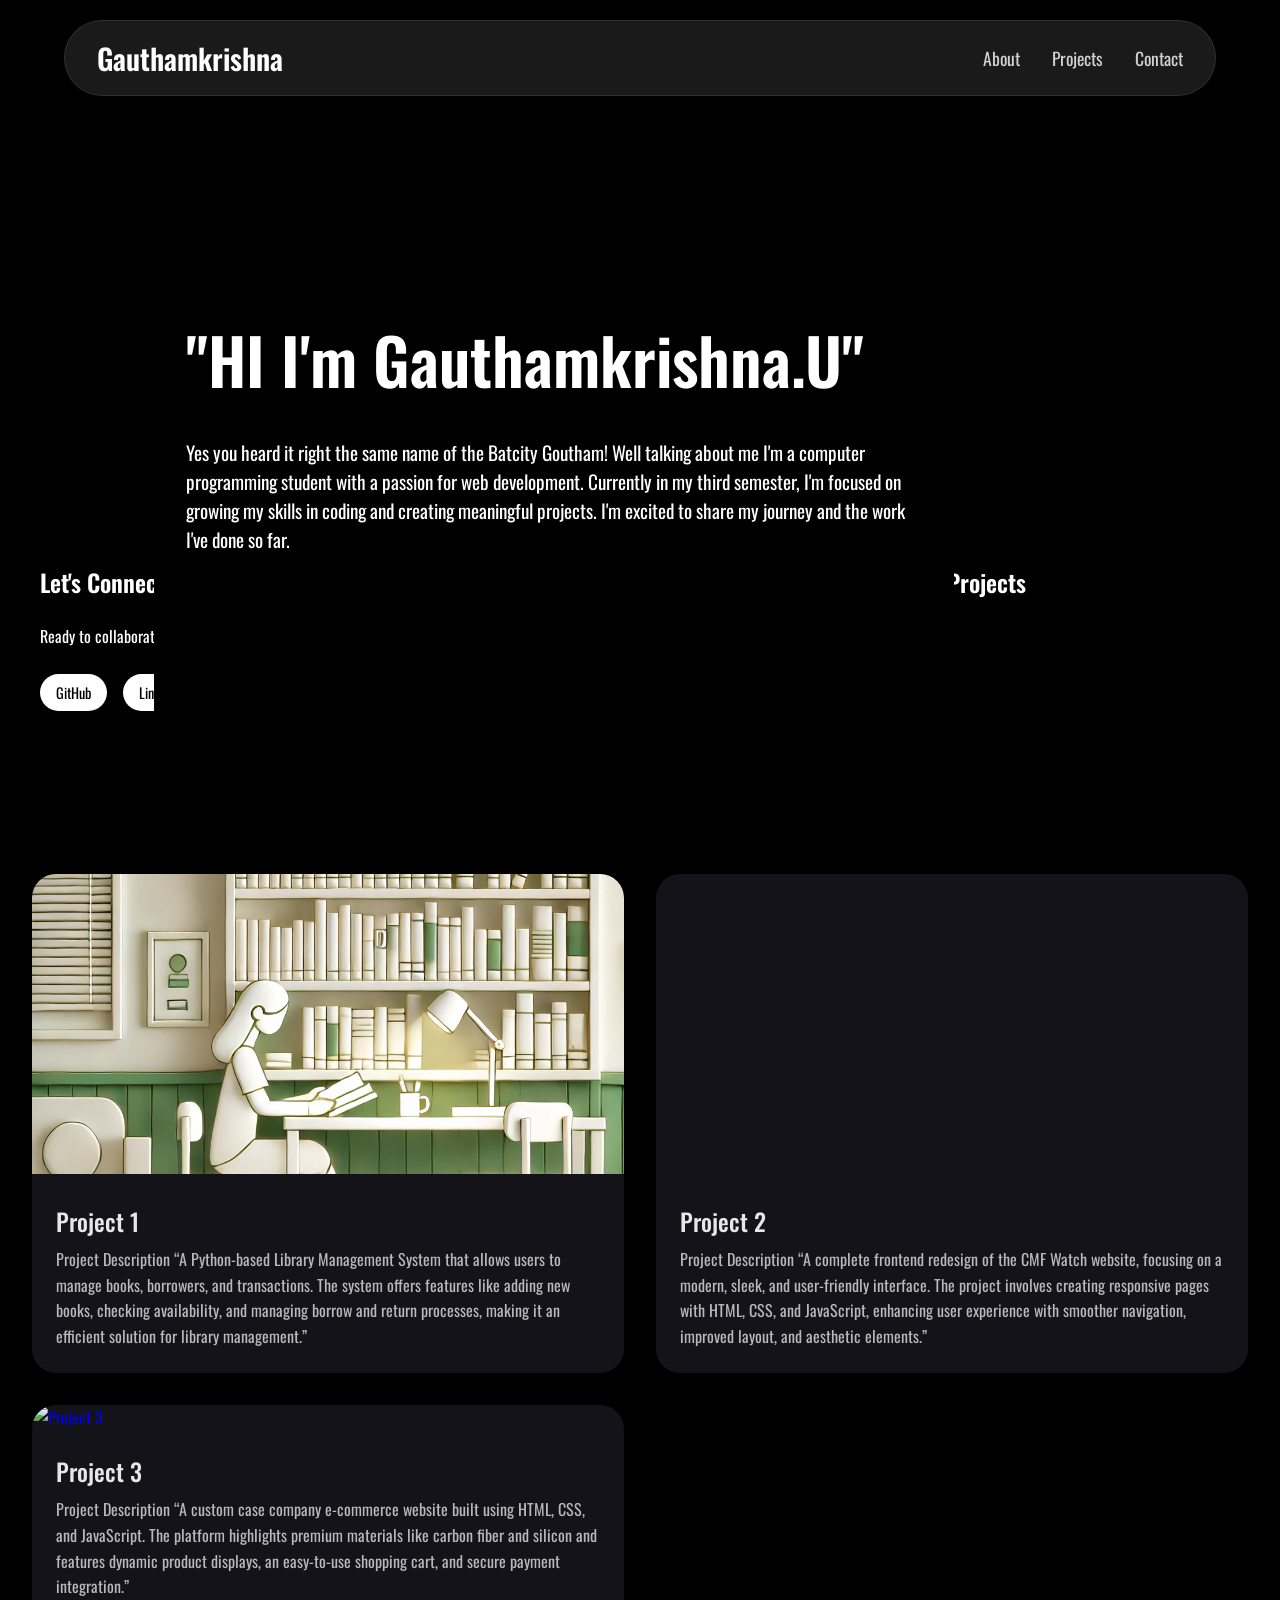
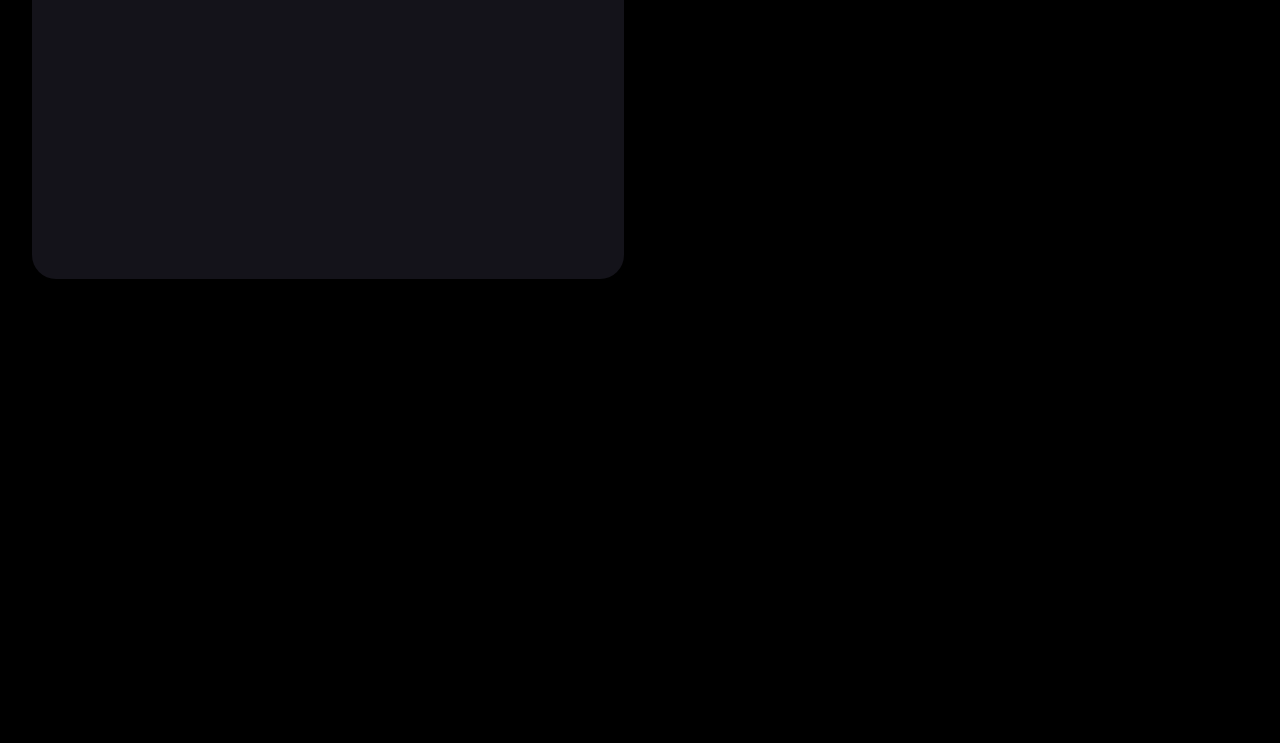
==== commit f50d7105: "Added cmf website code" ====
--- a/portfolio website /index.html
+++ b/portfolio website /index.html
@@ -36,8 +36,6 @@
     <p>Yes you heard it right the same name of the Batcity Goutham! Well talking about me I'm a computer programming student with a passion for web development. Currently in my third semester, I'm focused on growing my skills in coding and creating meaningful projects. I'm excited to share my journey and the work I've done so far.</p>
 </section>
 
-
-
 <div class="Projects" id="projects">
 
     <div class="project-container">
@@ -51,7 +49,7 @@
         </a>
         
         <!-- Project 2 with Video -->
-        <a href="/project2" class="project">
+        <a href="/cmf website /index.html" class="project">
             <video autoplay muted loop playsinline>
                 <source src="vedio/vediio.mov" type="video/mp4">
                 Your browser does not support the video tag.
@@ -61,9 +59,29 @@
                 “A complete frontend redesign of the CMF Watch website, focusing on a modern, sleek, and user-friendly interface. The project involves creating responsive pages with HTML, CSS, and JavaScript, enhancing user experience with smoother navigation, improved layout, and aesthetic elements.”
             </p>
         </a>
+
+        <!-- Project 3 with Image -->
+        <a href="/project3" class="project">
+            <img src="img/project3.jpg" alt="Project 3">
+            <h3>Project 3</h3>
+            <p>Project Description
+                “A custom case company e-commerce website built using HTML, CSS, and JavaScript. The platform highlights premium materials like carbon fiber and silicon and features dynamic product displays, an easy-to-use shopping cart, and secure payment integration.”
+            </p>
+        </a>
+        
+        <!-- Project 4 with Video -->
+        <a href="/project4" class="project">
+            <video autoplay muted loop playsinline>
+                <source src="video/project4.mp4" type="video/mp4">
+                Your browser does not support the video tag.
+            </video>
+            <h3>Project 4</h3>
+            <p>Project Description
+                “A weather forecasting web application using APIs to provide real-time weather updates and predictions. The project includes features like location-based forecasts, temperature visualization, and user-friendly design for quick information access.”
+            </p>
+        </a>
     </div>
 </div>
-
 
 
 
--- a/portfolio website /styles.css
+++ b/portfolio website /styles.css
@@ -58,17 +58,18 @@
     color: #fff;
     opacity: 1;
 }
-
 .About {
     position: relative;
     display: flex;
     flex-direction: column;
     justify-content: center;
-    /* Change min-height to a more reasonable value */
+
+    /* Adjustments for responsive and alignment */
     min-height: auto;
-    padding: 120px 2rem 2rem; /* Added top padding to account for fixed header */
-    max-width: 800px;
-    left: 12%;
+    height: 90vh;
+    padding: 120px 2rem 2rem; /* Maintains top padding */
+    max-width: 1400px; /* Increased width */
+    left: 10%; /* Adjusted for a more centered look if needed */
 }
 
 .About h2 {
@@ -106,6 +107,8 @@
 
     .About {
         padding: 6rem 3% 3rem;
+        max-width: 100%; /* Ensures full width on smaller screens */
+        left: 0; /* Centers the section on small screens */
     }
 }
 
@@ -139,12 +142,11 @@
 
 .project-container {
     display: grid;
-    grid-template-columns: repeat(auto-fit, minmax(300px, 1fr));
+    grid-template-columns: repeat(2, 1fr); /* Force a 2x2 grid */
     gap: 2rem;
     max-width: 1400px;
     margin: 0 auto;
 }
-
 .project {
     background-color: rgba(196, 181, 253, 0.1);
     border-radius: 24px;
@@ -217,7 +219,7 @@
     bottom: 0;
     left: 0;
     width: 100%;
-    background: #ffffff;
+    background: #000;
     padding: 4rem 2rem 2rem;
     z-index: -1;
     /* Adjust this height to match footer-wrapper */
@@ -230,18 +232,18 @@
     display: grid;
     grid-template-columns: repeat(3, 1fr);
     gap: 4rem;
-    color: #000;
+    color: #fff;
 }
 
 .footer-section h3 {
     font-size: 1.5rem;
     margin-bottom: 1.5rem;
     font-weight: 600;
-    color: #000;
+    color: #fff;
 }
 
 .footer-section p {
-    color: #666;
+    color: #fff;
     margin-bottom: 1.5rem;
     line-height: 1.6;
 }
@@ -254,8 +256,8 @@
 
 .social-link {
     padding: 0.5rem 1rem;
-    background: #000;
-    color: #fff;
+    background: #ffff;
+    color: #000;
     text-decoration: none;
     border-radius: 50px;
     font-size: 0.9rem;
@@ -263,7 +265,7 @@
 }
 
 .social-link:hover {
-    background: #333;
+    background: #fff;
     transform: translateY(-2px);
 }
 
@@ -277,17 +279,17 @@
 }
 
 .footer-nav a {
-    color: #666;
+    color: #fff;
     text-decoration: none;
     transition: color 0.3s ease;
 }
 
 .footer-nav a:hover {
+    color: #fff;
+}
+
+.footer-projects li {
     color: #000;
-}
-
-.footer-projects li {
-    color: #666;
     position: relative;
     padding-left: 1.2rem;
 }
@@ -296,16 +298,16 @@
     content: "→";
     position: absolute;
     left: 0;
-    color: #000;
+    color: #fff;
 }
 
 .footer-bottom {
     max-width: 1200px;
     margin: 2rem auto 0;
     padding-top: 2rem;
-    border-top: 1px solid #eee;
+    border-top: 1px solid #000;
     text-align: center;
-    color: #666;
+    color: #000;
 }
 
 /* Making the page content scroll over the footer */
--- a/portfolio website /styles.css
+++ b/portfolio website /styles.css
@@ -58,17 +58,18 @@
     color: #fff;
     opacity: 1;
 }
-
 .About {
     position: relative;
     display: flex;
     flex-direction: column;
     justify-content: center;
-    /* Change min-height to a more reasonable value */
+
+    /* Adjustments for responsive and alignment */
     min-height: auto;
-    padding: 120px 2rem 2rem; /* Added top padding to account for fixed header */
-    max-width: 800px;
-    left: 12%;
+    height: 90vh;
+    padding: 120px 2rem 2rem; /* Maintains top padding */
+    max-width: 1400px; /* Increased width */
+    left: 10%; /* Adjusted for a more centered look if needed */
 }
 
 .About h2 {
@@ -106,6 +107,8 @@
 
     .About {
         padding: 6rem 3% 3rem;
+        max-width: 100%; /* Ensures full width on smaller screens */
+        left: 0; /* Centers the section on small screens */
     }
 }
 
@@ -139,12 +142,11 @@
 
 .project-container {
     display: grid;
-    grid-template-columns: repeat(auto-fit, minmax(300px, 1fr));
+    grid-template-columns: repeat(2, 1fr); /* Force a 2x2 grid */
     gap: 2rem;
     max-width: 1400px;
     margin: 0 auto;
 }
-
 .project {
     background-color: rgba(196, 181, 253, 0.1);
     border-radius: 24px;
@@ -217,7 +219,7 @@
     bottom: 0;
     left: 0;
     width: 100%;
-    background: #ffffff;
+    background: #000;
     padding: 4rem 2rem 2rem;
     z-index: -1;
     /* Adjust this height to match footer-wrapper */
@@ -230,18 +232,18 @@
     display: grid;
     grid-template-columns: repeat(3, 1fr);
     gap: 4rem;
-    color: #000;
+    color: #fff;
 }
 
 .footer-section h3 {
     font-size: 1.5rem;
     margin-bottom: 1.5rem;
     font-weight: 600;
-    color: #000;
+    color: #fff;
 }
 
 .footer-section p {
-    color: #666;
+    color: #fff;
     margin-bottom: 1.5rem;
     line-height: 1.6;
 }
@@ -254,8 +256,8 @@
 
 .social-link {
     padding: 0.5rem 1rem;
-    background: #000;
-    color: #fff;
+    background: #ffff;
+    color: #000;
     text-decoration: none;
     border-radius: 50px;
     font-size: 0.9rem;
@@ -263,7 +265,7 @@
 }
 
 .social-link:hover {
-    background: #333;
+    background: #fff;
     transform: translateY(-2px);
 }
 
@@ -277,17 +279,17 @@
 }
 
 .footer-nav a {
-    color: #666;
+    color: #fff;
     text-decoration: none;
     transition: color 0.3s ease;
 }
 
 .footer-nav a:hover {
+    color: #fff;
+}
+
+.footer-projects li {
     color: #000;
-}
-
-.footer-projects li {
-    color: #666;
     position: relative;
     padding-left: 1.2rem;
 }
@@ -296,16 +298,16 @@
     content: "→";
     position: absolute;
     left: 0;
-    color: #000;
+    color: #fff;
 }
 
 .footer-bottom {
     max-width: 1200px;
     margin: 2rem auto 0;
     padding-top: 2rem;
-    border-top: 1px solid #eee;
+    border-top: 1px solid #000;
     text-align: center;
-    color: #666;
+    color: #000;
 }
 
 /* Making the page content scroll over the footer */
